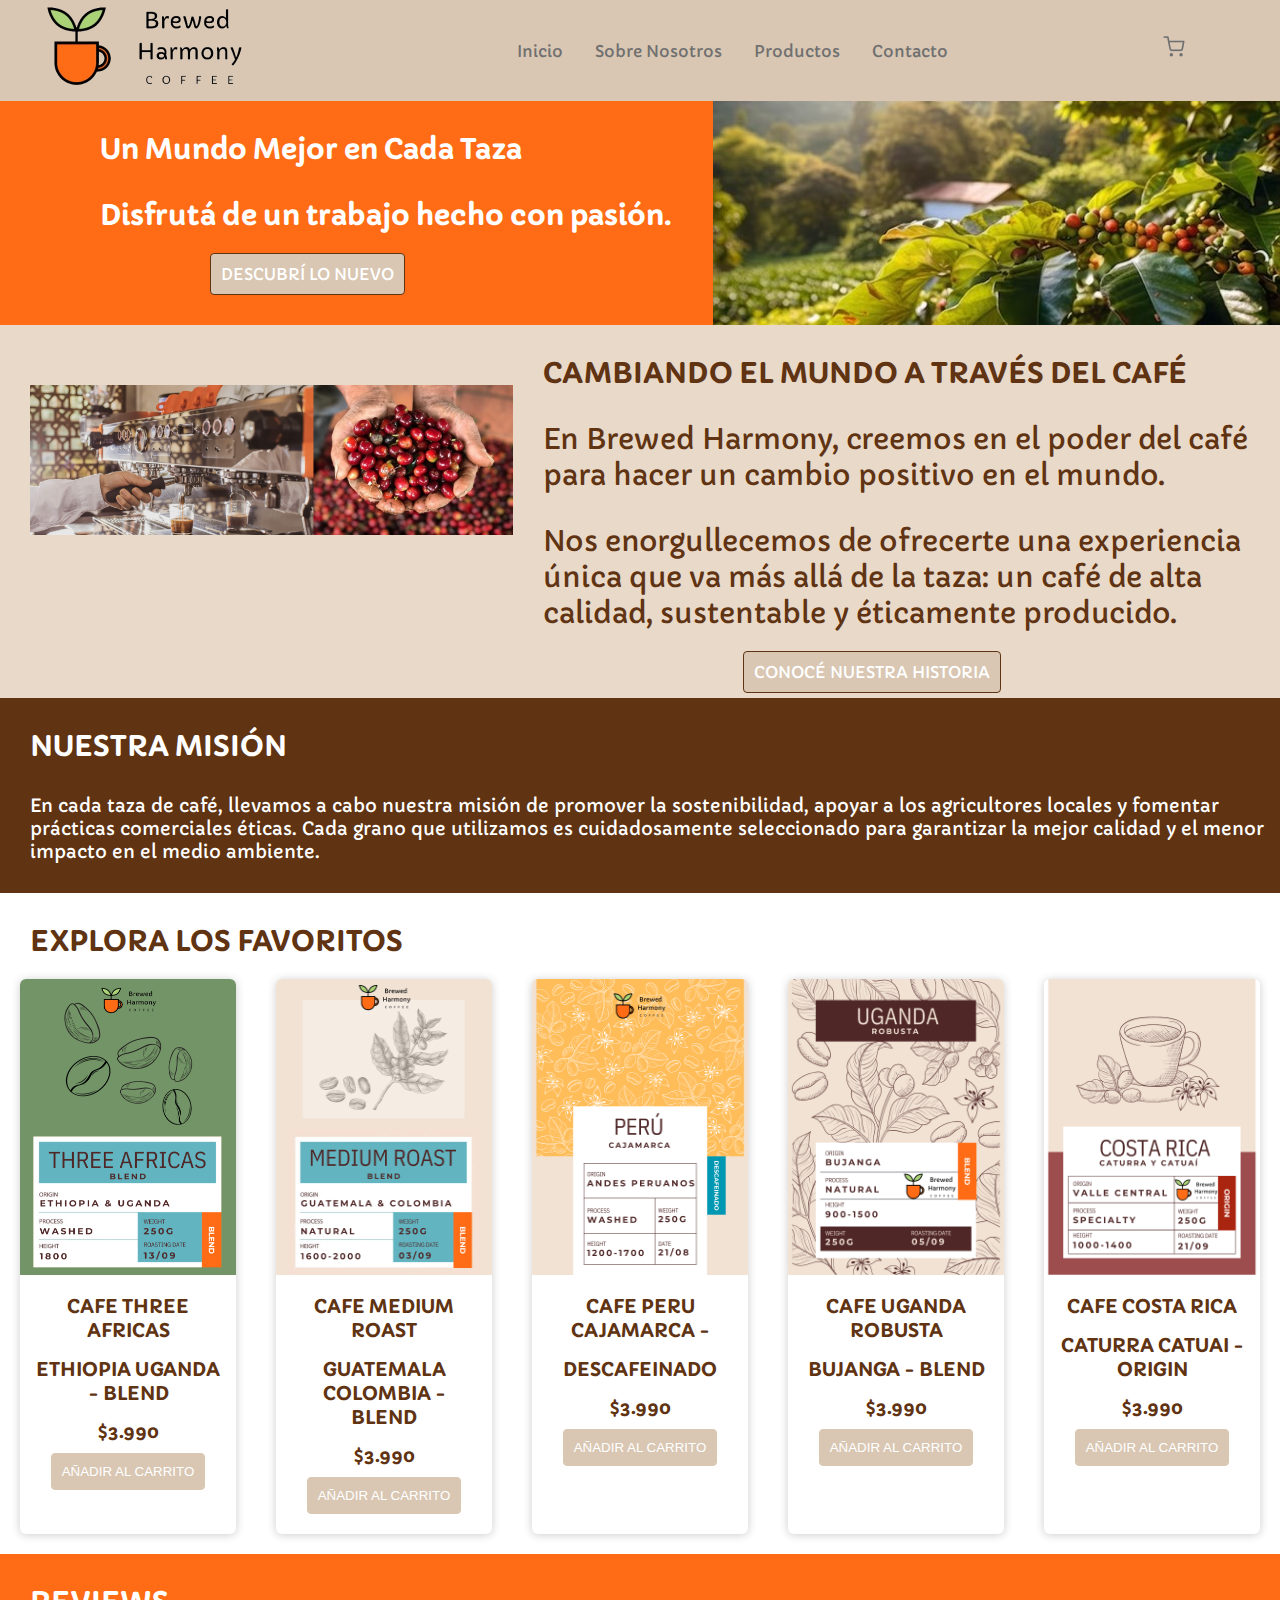
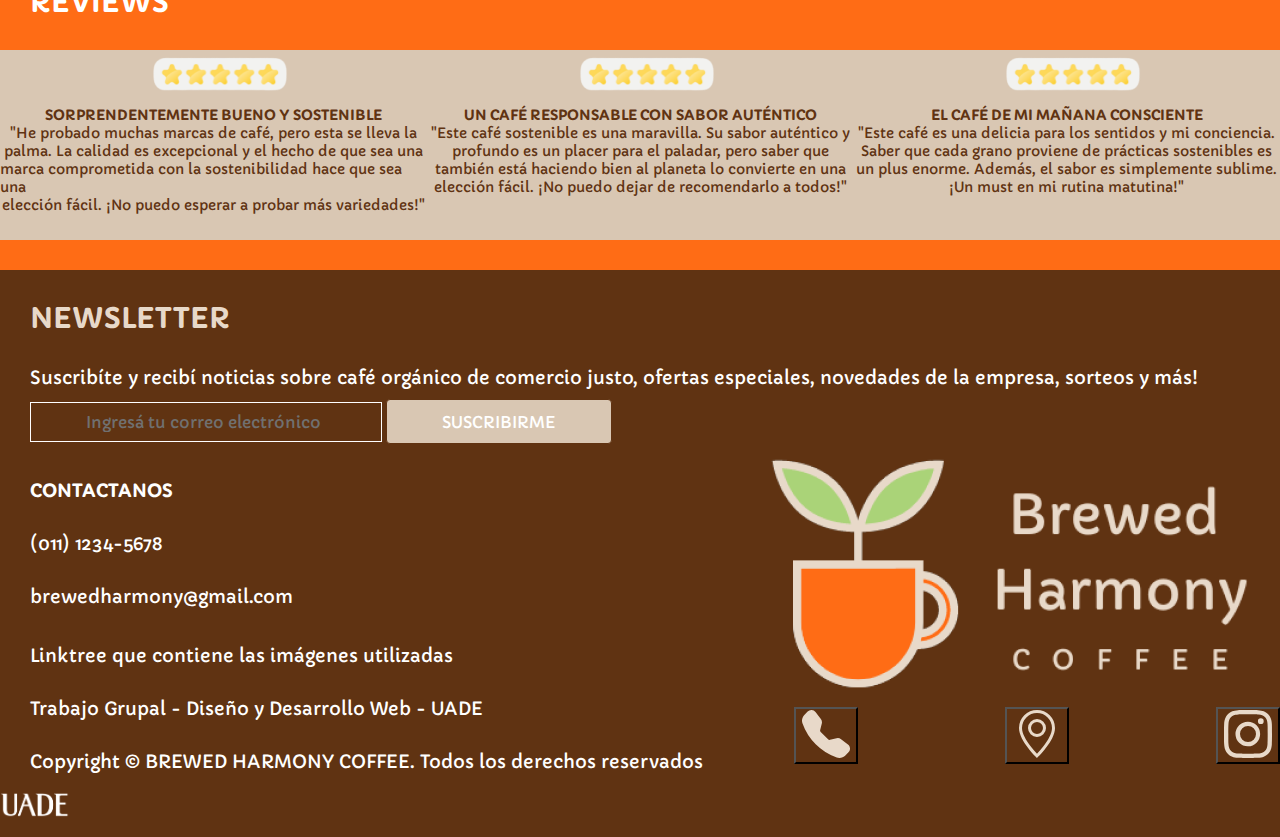
==== index.html @ 4dd9bd0e "Cambiando funcionalidad de los botones del footer" ====
<!DOCTYPE html>
<html lang="en">

<head>
    <meta charset="UTF-8">
    <meta name="viewport" content="width=device-width, initial-scale=1.0">
    <title>Brewed Harmony Coffee</title>
    <script src="https://cdn.jsdelivr.net/npm/@popperjs/core@2.11.8/dist/umd/popper.min.js"
        integrity="sha384-I7E8VVD/ismYTF4hNIPjVp/Zjvgyol6VFvRkX/vR+Vc4jQkC+hVqc2pM8ODewa9r"
        crossorigin="anonymous"></script>
    <script src="https://cdn.jsdelivr.net/npm/bootstrap@5.3.2/dist/js/bootstrap.min.js"
        integrity="sha384-BBtl+eGJRgqQAUMxJ7pMwbEyER4l1g+O15P+16Ep7Q9Q+zqX6gSbd85u4mG4QzX+"
        crossorigin="anonymous"></script>
    <link rel="stylesheet" href="./css/style.css">
    <link rel="preconnect" href="https://fonts.googleapis.com">
    <link rel="preconnect" href="https://fonts.gstatic.com" crossorigin>
    <link href="https://fonts.googleapis.com/css2?family=Abril+Fatface&family=Alata&family=Capriola&display=swap"
        rel="stylesheet">
</head>

<body>
    <header class="header">
        <a href="index.html"><img src="./img/logoproyecto.png" alt="Logo del proyecto" id="logoProyecto"></a>

        <ul>
            <li><a href="index.html"> Inicio </a></li>
            <li><a href="./html/nosotros.html"> Sobre Nosotros </a></li>
            <li><a href="./html/productos.html"> Productos </a></li>
            <li><a href="./html/contacto.html"> Contacto </a></li>
        </ul>

        <a href="./html/carrito.html"><img src="./img/carrito.png" alt="Logo carrito" id="logoCarrito"></a>
    </header>

    <div id="imagenInicio1">
        <div>
            <h4 id="tituloImagen1"> Un Mundo Mejor en Cada Taza </h4>
            <h3 id="tituloImagen1"> Disfrutá de un trabajo hecho con pasión. </h3>
            <button class="botonImagen2"> DESCUBRÍ LO NUEVO </button>
        </div>

        <div id="bannerInicio">

        </div>
    </div>

    <div id="inicio2">
        <div id="imagenInicio2">

        </div>

        <div id="imagenInicioV2">

        </div>

        <div id="imagen2">
            <h3 id="tituloImagen2"> CAMBIANDO EL MUNDO A TRAVÉS DEL CAFÉ </h3>
            <p class="textoImagen2"> En Brewed Harmony, creemos en el poder del café para hacer un cambio positivo en el
                mundo. </p>
            <p class="textoImagen2"> Nos enorgullecemos de ofrecerte una experiencia única que va más allá de la taza:
                un café de alta calidad, sustentable y éticamente producido. </p>
            <button class="botonImagen2">CONOCÉ NUESTRA HISTORIA</button>
        </div>
    </div>

    <div id="mision">
        <h2 class="titulos"> NUESTRA MISIÓN </h2>

        <p class="textos"> En cada taza de café, llevamos a cabo nuestra misión de promover la sostenibilidad, apoyar a
            los
            agricultores locales y fomentar prácticas comerciales éticas. Cada grano que utilizamos es cuidadosamente
            seleccionado para garantizar la mejor calidad y el menor impacto en el medio ambiente. </p>
    </div>

    <div class="favoritos">
        <h2 class="titulos"> EXPLORA LOS FAVORITOS <br></h2>

        <div class="tarjetas">
            <div class="card">
                <figure>
                    <img src="./img/threeAfricas.png">
                </figure>
                <div class="contenido-card" id="card-three-africas2">
                    <h3> CAFE THREE AFRICAS </h3>
                    <h3> ETHIOPIA UGANDA - BLEND </h3>
                    <h4 class="precio"> $3.990 </h4>
                    <button onclick="cargarItem('card-three-africas2')" class="botonesProductos"> AÑADIR AL CARRITO
                    </button>
                </div>
            </div>

            <div class="card">
                <figure>
                    <img src="./img/mediumRoast.png">
                </figure>
                <div class="contenido-card" id="card-medium-roast2">
                    <h3> CAFE MEDIUM ROAST </h3>
                    <h3> GUATEMALA COLOMBIA - BLEND </h3>
                    <h4 class="precio"> $3.990 </h4>
                    <button onclick="cargarItem('card-medium-roast2')" class="botonesProductos"> AÑADIR AL CARRITO
                    </button>
                </div>
            </div>

            <div class="card">
                <figure>
                    <img src="./img/peru.png">
                </figure>
                <div class="contenido-card" id="card-peru-cajamarca2">
                    <h3> CAFE PERU CAJAMARCA -</h3>
                    <h3> DESCAFEINADO </h3>
                    <h4 class="precio"> $3.990 </h4>
                    <button onclick="cargarItem('card-peru-cajamarca2')" class="botonesProductos"> AÑADIR AL CARRITO
                    </button>
                </div>
            </div>

            <div class="card">
                <figure>
                    <img src="./img/bujanga.png">
                </figure>
                <div class="contenido-card" id="card-uganda-robusta2">
                    <h3> CAFE UGANDA ROBUSTA </h3>
                    <h3> BUJANGA - BLEND </h3>
                    <h4 class="precio"> $3.990 </h4>
                    <button onclick="cargarItem('card-uganda-robusta2')" class="botonesProductos"> AÑADIR AL CARRITO
                    </button>
                </div>
            </div>

            <div class="card">
                <figure>
                    <img src="./img/costaRica.png">
                </figure>
                <div class="contenido-card" id="card-costa-rica2">
                    <h3> CAFE COSTA RICA </h3>
                    <h3> CATURRA CATUAI - ORIGIN </h3>
                    <h4 class="precio"> $3.990 </h4>
                    <button onclick="cargarItem('card-costa-rica2')" class="botonesProductos"> AÑADIR AL CARRITO
                    </button>
                </div>
            </div>
        </div>
    </div>

    <div id="reviews">
        <h2 class="titulos"> REVIEWS </h2>

        <div id="cajaReviews">
            <div class="reviews">
                <img src="img/estrellas.png" alt="Estrellas para puntuar">
                <h4 class="tituloReview"> SORPRENDENTEMENTE BUENO Y SOSTENIBLE </h4>
                <p class="textoReview"> "He probado muchas marcas de café, pero esta se lleva la </p>
                <p class="textoReview"> palma. La calidad es excepcional y el hecho de que sea una </p>
                <p class="textoReview"> marca comprometida con la sostenibilidad hace que sea una </p>
                <p class="textoReview"> elección fácil. ¡No puedo esperar a probar más variedades!" </p>
            </div>

            <div class="reviews">
                <img src="img/estrellas.png" alt="Estrellas para puntuar">

                <h4 class="tituloReview"> UN CAFÉ RESPONSABLE CON SABOR AUTÉNTICO </h4>
                <p class="textoReview"> "Este café sostenible es una maravilla. Su sabor auténtico y </p>
                <p class="textoReview"> profundo es un placer para el paladar, pero saber que </p>
                <p class="textoReview"> también está haciendo bien al planeta lo convierte en una </p>
                <p class="textoReview"> elección fácil. ¡No puedo dejar de recomendarlo a todos!" </p>
            </div>

            <div class="reviews">
                <img src="img/estrellas.png" alt="Estrellas para puntuar">

                <h4 class="tituloReview"> EL CAFÉ DE MI MAÑANA CONSCIENTE </h4>
                <p class="textoReview"> "Este café es una delicia para los sentidos y mi conciencia. </p>
                <p class="textoReview"> Saber que cada grano proviene de prácticas sostenibles es </p>
                <p class="textoReview"> un plus enorme. Además, el sabor es simplemente sublime. </p>
                <p class="textoReview"> ¡Un must en mi rutina matutina!" </p>
            </div>
        </div>
    </div>

    <footer>
        <div id="newsletter"></div>
        <h2 class="titulos"> NEWSLETTER </h2>

        <p class="textos"> Suscribíte y recibí noticias sobre café orgánico de comercio justo, ofertas especiales,
            novedades de la
            empresa, sorteos y más! </p>

        <input type="text" name="mail" id="mail" required placeholder="Ingresá tu correo electrónico"> <button
            class="botonInput">SUSCRIBIRME</button>
        </div>
        <div id="contactanos">
            <div id="contactanos-textos">
                <h4 class="textos"> CONTACTANOS </h4>
                <p class="textos"> (011) 1234-5678 </p>
                <p class="textos"> brewedharmony@gmail.com </p>
                <br><br>
                <li><a href="https://linktr.ee/imagenesutilizadas?utm_source=linktree_profile_share&ltsid=057a7096-d328-442a-91a7-65672f6c275a"
                        target="_blank" class="textos2"> Linktree que contiene las imágenes utilizadas </a></li>
                <p class="textos"> Trabajo Grupal - Diseño y Desarrollo Web - UADE </p>
                <p class="textos"> Copyright © BREWED HARMONY COFFEE. Todos los derechos reservados </p> <br>
                <img src="img/logouade.png" style="width: 10%;" alt="logo UADE"> <br>

            </div>
            <div id="logoFooter">
                <img src="./img/logoProyecto2.png" alt="Logo del proyecto">

                <div id="botonesRedes">
                    <button><a href="https://wa.me/63505881v" target="_blank"><svg xmlns="http://www.w3.org/2000/svg"
                                width="16" height="16" fill="currentColor" class="bi bi-telephone-fill"
                                viewBox="0 0 16 16">
                                <path fill-rule="evenodd"
                                    d="M1.885.511a1.745 1.745 0 0 1 2.61.163L6.29 2.98c.329.423.445.974.315 1.494l-.547 2.19a.678.678 0 0 0 .178.643l2.457 2.457a.678.678 0 0 0 .644.178l2.189-.547a1.745 1.745 0 0 1 1.494.315l2.306 1.794c.829.645.905 1.87.163 2.611l-1.034 1.034c-.74.74-1.846 1.065-2.877.702a18.634 18.634 0 0 1-7.01-4.42 18.634 18.634 0 0 1-4.42-7.009c-.362-1.03-.037-2.137.703-2.877L1.885.511z" />
                            </svg></a></button>


                    <button><a href="https://maps.app.goo.gl/tKSh88hpWxJXdXjb7" target="_blank"><svg
                                xmlns="http://www.w3.org/2000/svg" width="16" height="16" fill="currentColor"
                                class="bi bi-geo-alt" viewBox="0 0 16 16">
                                <path
                                    d="M12.166 8.94c-.524 1.062-1.234 2.12-1.96 3.07A31.493 31.493 0 0 1 8 14.58a31.481 31.481 0 0 1-2.206-2.57c-.726-.95-1.436-2.008-1.96-3.07C3.304 7.867 3 6.862 3 6a5 5 0 0 1 10 0c0 .862-.305 1.867-.834 2.94zM8 16s6-5.686 6-10A6 6 0 0 0 2 6c0 4.314 6 10 6 10z" />
                                <path d="M8 8a2 2 0 1 1 0-4 2 2 0 0 1 0 4zm0 1a3 3 0 1 0 0-6 3 3 0 0 0 0 6z" />
                            </svg></a></button>

                    <button><a href="https://www.instagram.com/brewedharmonycoffee/" target="_blank"><svg
                                xmlns="http://www.w3.org/2000/svg" width="16" height="16" fill="currentColor"
                                class="bi bi-instagram" viewBox="0 0 16 16">
                                <path
                                    d="M8 0C5.829 0 5.556.01 4.703.048 3.85.088 3.269.222 2.76.42a3.917 3.917 0 0 0-1.417.923A3.927 3.927 0 0 0 .42 2.76C.222 3.268.087 3.85.048 4.7.01 5.555 0 5.827 0 8.001c0 2.172.01 2.444.048 3.297.04.852.174 1.433.372 1.942.205.526.478.972.923 1.417.444.445.89.719 1.416.923.51.198 1.09.333 1.942.372C5.555 15.99 5.827 16 8 16s2.444-.01 3.298-.048c.851-.04 1.434-.174 1.943-.372a3.916 3.916 0 0 0 1.416-.923c.445-.445.718-.891.923-1.417.197-.509.332-1.09.372-1.942C15.99 10.445 16 10.173 16 8s-.01-2.445-.048-3.299c-.04-.851-.175-1.433-.372-1.941a3.926 3.926 0 0 0-.923-1.417A3.911 3.911 0 0 0 13.24.42c-.51-.198-1.092-.333-1.943-.372C10.443.01 10.172 0 7.998 0h.003zm-.717 1.442h.718c2.136 0 2.389.007 3.232.046.78.035 1.204.166 1.486.275.373.145.64.319.92.599.28.28.453.546.598.92.11.281.24.705.275 1.485.039.843.047 1.096.047 3.231s-.008 2.389-.047 3.232c-.035.78-.166 1.203-.275 1.485a2.47 2.47 0 0 1-.599.919c-.28.28-.546.453-.92.598-.28.11-.704.24-1.485.276-.843.038-1.096.047-3.232.047s-2.39-.009-3.233-.047c-.78-.036-1.203-.166-1.485-.276a2.478 2.478 0 0 1-.92-.598 2.48 2.48 0 0 1-.6-.92c-.109-.281-.24-.705-.275-1.485-.038-.843-.046-1.096-.046-3.233 0-2.136.008-2.388.046-3.231.036-.78.166-1.204.276-1.486.145-.373.319-.64.599-.92.28-.28.546-.453.92-.598.282-.11.705-.24 1.485-.276.738-.034 1.024-.044 2.515-.045v.002zm4.988 1.328a.96.96 0 1 0 0 1.92.96.96 0 0 0 0-1.92zm-4.27 1.122a4.109 4.109 0 1 0 0 8.217 4.109 4.109 0 0 0 0-8.217zm0 1.441a2.667 2.667 0 1 1 0 5.334 2.667 2.667 0 0 1 0-5.334z" />
                            </svg></a></button>
                </div>
            </div>
        </div>
    </footer>

    <script src="scripts/carrito.js"></script>
</body>

</html>
---- css/style.css ----
* {
    margin: 0;
    box-sizing: border-box;
}

body {
    overflow-x: hidden;
}

#logoProyecto {
    width: 241px;
    height: 97px;
}

#logoProyecto2 {
    width: 241px;
    height: 97px;
    margin-left: 60%;
}

#logoHistoria {
    width: 241px;
    height: 97px;
    margin-left: 80%;
}

#tituloMetas {
    color: #603312;
    font-family: 'Capriola', sans-serif;
    font-size: 28px;
    padding-top: 30px;
    padding-left: 30px;
}

#tituloProductos {
    color: #603312;
    font-family: 'Capriola', sans-serif;
    font-size: 28px;
    padding-top: 30px;
    padding-left: 30px;
}

#boxMetas {
    display: flex;
}

#listaMetas {
    color: #603312;
    font-family: 'Capriola', sans-serif;
    font-size: 18px;
    padding-top: 30px;
    margin-left: 15px;
}

#boxMetas img {
    width: 397px;
    height: 194px;
}

#logoCarrito {
    width: 33px;
    height: 67px;
    margin-right: 0px;
}

#bannerContacto {
    height: 345px;
    background-image: url(../img/bannerContacto.png);
    background-repeat: no-repeat;
    background-size: 100% 100%;
    color: #FFF;
}

#bannerContacto h2 {
    color: #FFF;
    padding-left: 50px;
    padding-top: 200px;
    font-family: Capriola;
    font-size: 40px;
    font-style: normal;
    font-weight: 400;
}

#cafeSostenible {
    background-color: #D9C7B3;
}

#cafeSostenible h2 {
    color: #603312;
    font-family: Capriola;
    padding-left: 30px;
    padding-top: 30px;
    font-size: 32px;
    font-style: normal;
    font-weight: 400;
    line-height: normal;
}

#textoCafeSostenible {
    color: #603312;
    font-family: Capriola;
    padding-left: 30px;
    padding-top: 30px;
    padding-bottom: 30px;
    font-size: 24px;
    font-style: normal;
    font-weight: 400;
    line-height: normal;
}

#formulario {
    display: flex;
    flex-direction: column;
    justify-content: center;
    align-items: center;
    padding-top: 30px;
}

#formulario div p {
    border: 1px solid #FF6C15;
    border-radius: 4px;
    width: 830px;
    height: 40px;
    display: flex;
    align-items: center;
    justify-content: center;
    background-color: #FF6C15;
    color: #FFF;
    font-family: Capriola;
    font-size: 20px;
    font-weight: 400;
}

#entradas input {
    display: flex;
    flex-direction: column;
    width: 830px;
    height: 40px;
    border-radius: 4px;
    border: 1px solid #FF6C15;
    background: rgba(232, 217, 201, 0.20);
    margin-top: 20px;
    font-family: Capriola;
    font-size: 20px;
    font-weight: 400;
}

#entradas button {
    display: flex;
    justify-content: center;
    align-items: center;
    margin-left: 330px;
    width: 166px;
    height: 40px;
    border-radius: 4px;
    border: 1px solid #FF6C15;
    background: #FF6C15;
    font-family: Capriola;
    font-size: 20px;
    color: #FFF;
    font-weight: 400;
    margin-top: 30px;
}

#infoContacto {
    background-color: #D9C7B3;
    margin-top: 30px;
    padding-bottom: 30px;
}

.parrafosContacto {
    padding-left: 30px;
    padding-top: 30px;
    color: #603312;
    font-family: Capriola;
    font-size: 24px;
    font-weight: 400;
}

#tuOpinion {
    width: 921px;
    border-radius: 10px;
    background: #FF6C15;
    color: #FFF;
    text-align: center;
    padding-top: 10px;
    padding-bottom: 10px;
    margin-left: 250px;
    margin-top: 30px;
    font-family: Capriola;
    font-size: 18px;
    font-weight: 400;
}

#nuestraHistoria {
    background-color: #E8D9C9;
}

#imagenHistoria {
    width: 390px;
    height: 312px;
    padding-left: 30px;
    padding-top: 30px;
}

#imagenHistoria img {
    width: 390px;
    height: 312px;
}

#contenedorHistoria {
    display: flex;
}

#tituloHistoria {
    color: #603312;
    font-family: 'Capriola', sans-serif;
    font-size: 28px;
    padding-top: 30px;
    padding-left: 30px;
}

#nuestraHistoria h4 {
    color: #603312;
    font-family: 'Capriola', sans-serif;
    font-size: 18px;
    padding-top: 30px;
    padding-left: 60px;
}

#cafeIdeal {
    background-color: #FF6C15;
}

#cafeIdeal button {
    display: inline-block;
    padding: 10px;
    margin-top: 10px;
    text-decoration: none;
    color: #fff;
    background-color: #D9C7B3;
    border: 1px solid #D9C7B3;
    border-radius: 4px;
    transition: all 400ms ease;
    margin-bottom: 15px;
    margin-left: 40%;
    width: 226px;
    height: 45px;
    font-family: Capriola;
    font-size: 16px;
}

#cafeIdeal h4 {
    color: #fff;
    font-family: 'Capriola', sans-serif;
    font-size: 18px;
    padding-top: 30px;
    padding-left: 30px;
    font-weight: 400;
}

#prepararCafe {
    background-color: #707070;
    padding-bottom: 30px;
}

#prepararCafe h2 {
    color: #fff;
    font-family: 'Capriola', sans-serif;
    font-size: 28px;
    padding-top: 30px;
    padding-left: 30px;
}

#prepararCafe h4 {
    color: #fff;
    font-family: 'Capriola', sans-serif;
    font-size: 18px;
    padding-left: 30px;
    font-weight: 400;
    display: flex;
    justify-content: center;
    align-items: center;
}

#prepararCafe img {
    padding-left: 30px;
    padding-top: 30px;
    padding-bottom: 30px;
    width: 1224px;
    height: 365px;
}

#colecciones {
    background-color: #FF6C15;
    color: white;
    display: flex;
}

#colecciones img {
    width: 60%;
}

#textoColecciones {
    color: #FFF;
    text-align: right;
    padding-left: 50px;
    padding-top: 15px;
    font-family: Capriola;
    font-size: 18px;
    font-style: normal;
    font-weight: 400;
}

#textoColecciones p {
    padding-bottom: 3%;
}

header {
    display: flex;
    align-items: center;
    justify-content: space-between;
    background-color: #D9C7B3;
    padding-left: 2%;
    padding-right: 7%;
}

header ul {
    list-style: none;
    overflow: hidden;
    display: flex;
    flex-direction: row;
}

header ul li a {
    display: block;
    padding: 1rem 1rem;
    font-family: Capriola;
    text-decoration: none;
    color: #707070;
    padding-top: 5px;
    padding-bottom: 5px;
}

ul :hover {
    color: #603312;
}

#imagenInicio1 {
    background-color: #FF6C15;
    display: flex;
    justify-content: space-between;
    width: 100%;
    height: 224px;
}

#bannerInicio {
    background-image: url(../img/imagenInicio1.jpg);
    background-repeat: no-repeat;
    width: 567px;
    height: 224px;
}

#imagenInicio2 {
    background-image: url(../img/imagenInicio2.jpg);
    background-size: 100%;
    background-repeat: no-repeat;
    width: 100%;
    margin-left: 30px;
    margin-top: 60px;
}

#inicio2 {
    background-color: #E8D9C9;
    display: flex;
}

#imagen2 {
    background-color: #E8D9C9;
}

#bannerNosotros {
    background-image: url(../img/bannerNosotros.jpg);
    background-repeat: no-repeat;
    display: flex;
    width: 1441px;
    height: 352px;
    background-size: 1441px 352px;
}

#textoNosotros {
    color: #FFF;
    font-family: Capriola;
    font-size: 30px;
    padding-left: 30px;
    padding-top: 180px;
}

#bannerGranos {
    display: flex;
    background-color: #FF6C15;
    background-image: url(../img/granos.png);
    background-repeat: repeat-x;
    background-size: 1440px 167px;
    width: 1440px;
    height: 167px;
}

#textoGranos {
    color: #FFF;
    display: flex;
    align-items: center;
    justify-content: center;
    flex-direction: column;
    font-family: Capriola;
    font-size: 20px;
    padding-left: 300px;
    padding-top: 30px;
    padding-bottom: 30px;
}

#segundoBanner {
    margin-left: 28%;
}

.card {
    width: 20%;
    margin: 20px;
    border-radius: 6px;
    overflow: hidden;
    background: #fff;
    box-shadow: 0px 1px 10px rgba(0, 0, 0, 0.2);
    transition: all 400ms ease-out;
    cursor: default;
}

.card:hover {
    box-shadow: 5px 5px 20px rgba(0, 0, 0, 0.4);
    transform: translateY(-3%);
}

.card img {
    width: 100%;
    height: 210px;
}

.card .contenido-card {
    padding: 15px;
    text-align: center;
}

.card .contenido-card h3 {
    margin-bottom: 15px;
    color: #603312;
    font-family: Capriola;
}

.card .contenido-card h4 {
    color: #603312;
    font-family: Capriola;
    font-size: 18px;
}

.card .contenido-card p {
    line-height: 1.8;
    color: #242424;
    font-size: 14px;
    margin-bottom: 5px;
}

.card .contenido-card a {
    display: inline-block;
    padding: 10px;
    margin-top: 10px;
    text-decoration: none;
    color: #fff;
    background-color: #D9C7B3;
    border: 1px solid #D9C7B3;
    border-radius: 4px;
    transition: all 400ms ease;
    margin-bottom: 5px;
}

.card .contenido-card a:hover {
    background: #D9C7B3;
    color: #FF6C15;
}

.tarjetas {
    display: flex;
    justify-content: center;
}

.card .contenido-card img {
    width: 43px;
    height: 48px;
}

.card figure img {
    height: 296px;
}

.botonesProductos {
    display: inline-block;
    padding: 10px;
    margin-top: 10px;
    text-decoration: none;
    color: #fff;
    background-color: #D9C7B3;
    border: 1px solid #D9C7B3;
    border-radius: 4px;
    transition: all 400ms ease;
    margin-bottom: 5px;
}

button:active {
    transform: translateY(4px);

}

.botonesProductos:hover {
    color: #FF6C15;
}

.titulos {
    font-family: 'Capriola', sans-serif;
    font-size: 28px;
    padding-top: 30px;
    padding-left: 30px;
}

#tituloImagen2 {
    color: #603312;
    font-family: 'Capriola', sans-serif;
    font-size: 28px;
    padding-top: 30px;
    padding-left: 30px;
}

#tituloImagen1 {
    color: #fff;
    font-family: 'Capriola', sans-serif;
    font-size: 28px;
    padding-top: 30px;
    padding-left: 30px;
    margin-left: 10%;
    width: 700px;
}

.textoImagen2 {
    color: #603312;
    font-family: 'Capriola', sans-serif;
    font-size: 28px;
    padding-top: 30px;
    padding-left: 30px;
}

.botonImagen2 {
    display: inline-block;
    padding: 10px;
    margin-top: 20px;
    text-decoration: none;
    color: #fff;
    background-color: #D9C7B3;
    border: 1px solid #603312;
    border-radius: 4px;
    transition: all 400ms ease;
    margin-bottom: 5px;
    font-family: Capriola;
    font-size: 16px;
    margin-left: 30%;
}

.botonInput {
    display: inline-block;
    padding: 10px;
    margin-top: 10px;
    text-decoration: none;
    color: #fff;
    background-color: #D9C7B3;
    border: 1px solid #603312;
    border-radius: 4px;
    transition: all 400ms ease;
    margin-bottom: 5px;
    width: 226px;
    height: 45px;
    font-family: Capriola;
    font-size: 16px;
}

#mail {
    background-color: #603312;
    color: #fff;
    border: 1px solid #fff;
    margin-left: 30px;
    width: 352px;
    height: 40px;
    text-align: center;
    font-family: Capriola;
    font-size: 16px;
}

::placeholder {
    color: #707070;
    margin-left: 5px;
}

#imagen2 h3 p {
    color: #603312;
    font-family: 'Capriola', sans-serif;
    font-size: 15px;
    padding-top: 30px;
    padding-left: 30px;
}

.textos {
    font-family: 'Capriola', sans-serif;
    font-size: 18px;
    padding-top: 30px;
    padding-left: 30px;
}

.textos2 {
    color: #FFF;
    font-family: 'Capriola', sans-serif;
    font-size: 18px;
    padding-top: 30px;
    padding-left: 30px;
    text-decoration: none;
    list-style-type: none;
}

#contactanos-textos li {
    list-style: none;
}

#cajaReviews {
    display: flex;
    justify-content: space-around;
    padding-top: 30px;
    padding-bottom: 30px;
}

#cajaReviews img {
    width: 144px;
    height: 41px;
    margin-left: 150px;
}

.reviews {
    width: 441px;
    height: 190px;
    background-color: #D9C7B3;
    display: flex;
    flex-direction: column;
}

.tituloReview {
    display: flex;
    align-items: center;
    justify-content: center;
    color: #603312;
    font-family: 'Capriola', sans-serif;
    font-size: 14px;
    padding-top: 15px;
}

.textoReview {
    display: flex;
    align-items: center;
    justify-content: center;
    color: #603312;
    font-family: 'Capriola', sans-serif;
    font-size: 14px;
}

#mision {
    background-color: #603312;
    color: white;
    padding-bottom: 30px;
}

.favoritos {
    color: #603312;
}

#reviews {
    background-color: #FF6C15;
    color: white;
}

footer {
    background-color: #603312;
    color: white;
}

footer h2 {
    color: #E8D9C9;
}

footer #contactanos {
    display: flex;
    flex-direction: row;
    justify-content: space-between;
}

footer #contactanos-textos {
    display: flex;
    flex-direction: column;
}

#botonesRedes {
    margin-left: 50px;
    display: flex;
    flex-direction: row;
    justify-content: space-between;
}

#botonesRedes svg {
    width: 48px;
    height: 48px;
    color: #E8D9C9;
}

#botonesRedes button {
    background-color: #603312;
}

table {
    font-family: 'Capriola', sans-serif;
}

#productos-carrito {
    margin-top: 70px;
    display: flex;
    flex-direction: column;
    justify-content: center;
    margin-bottom: 50px;

}

#productos-carrito #tabla-productos {
    margin-left: 20%;
    margin-right: 20%;
    text-align: center;
}

#productos-carrito #boton-comprar {
    max-width: fit-content;
    align-self: center;
}

#productos-carrito #tabla-precio-total {
    margin: 70px 20% 20px;
    max-width: fit-content;
    align-self: center;
    text-align: center;
}

/* MEDIAQUERIES MOBILE*/

@media (max-width: 768px) {
    header {
        display: flex;
        flex-direction: column;
    }

    header ul {
        display: flex;
        flex-direction: column;
    }

    #imagenInicio1 {
        width: 100%;
        height: 224px;
    }

    #tituloImagen1 {
        margin-left: 1px;
        font-size: 14px;
    }

    .botonImagen2 {
        margin-left: 4%;
    }

    #imagenInicio2 {
        display: none;
    }

    #imagenInicioV2 {
        background-image: url(../img/imagenInicioV2.jpg);
        background-size: 100%;
        width: 100%;
        height: 100%;
    }

    .tarjetas {
        display: flex;
        flex-direction: column;
    }

    .tarjetas .card {
        width: 85%;
    }

    #reviews {
        display: flex;
        flex-direction: column;
    }

    #cajaReviews {
        flex-direction: column;
        padding-bottom: 0px;
    }

    #cajaReviews .reviews {
        width: 320px;
    }

    #cajaReviews .reviews img {
        margin-left: 100px;
    }

    .reviews {
        height: 200px;
    }

    .reviews .tituloReview {
        padding-left: 20px;
    }

    .reviews .textoReview {
        padding-left: 10px;
    }

    #mail {
        margin-top: 30px;
        width: 266px;
        height: 24px;
        padding: 10px 10px 10px 10px;
        border-radius: 4px;
    }

    .botonInput {
        margin-left: 50px;
    }

    #bannerNosotros {
        width: 320px;
        height: 320px;
        background-size: 320px 320px;
    }

    #bannerGranos {
        width: 320px;
        height: 200px;
    }

    #bannerGranos #textoGranos {
        display: flex;
        font-size: 14px;
    }

    #textoGranos {
        padding-left: 0px;
    }

    #segundoBanner {
        width: 320px;
        margin-left: 0px;
    }

    #contenedorHistoria {
        display: flex;
        flex-direction: column;
    }

    #nuestraHistoria h4 {
        padding-left: 10px;
    }

    #logoHistoria {
        margin-left: 40px;
    }

    #contenedorHistoria #imagenHistoria img {
        width: 300px;
        height: 300px;
        padding-right: 30px;
    }

    #boxMetas {
        display: flex;
        flex-direction: column;
    }

    #boxMetas img {
        width: 320px;
        height: 194px;
    }

    #cafeIdeal button {
        margin-left: 15%;
    }

    #prepararCafe img {
        width: 318px;
        height: 210px;
        padding-left: 0px;
    }

    #colecciones img {
        width: 320px;
        height: 244px;
    }

    #colecciones {
        display: flex;
        flex-direction: column;
    }

    #colecciones #textoColecciones {
        padding-left: 0px;
        padding-top: 0px;
    }

    #bannerContacto {
        background-size: 320px 320px;
        height: 320px;
    }

    #bannerContacto h2 {
        padding-left: 0px;
    }

    #formulario div p {
        width: 320px;
        height: 40px;
        font-size: 20px;
    }

    #formulario #entradas {
        width: 320px;
    }

    #entradas #nombreContacto {
        width: 320px;
    }

    #entradas #emailContacto {
        width: 320px;
    }

    #entradas #mensajeContacto {
        width: 320px;
    }

    #entradas #enviarContacto {
        margin-left: 80px;
    }

    #infoContacto .parrafosContacto {
        font-size: 14px;
    }

    #infoContacto #tuOpinion {
        margin-left: 0px;
        width: 320px;
    }
}
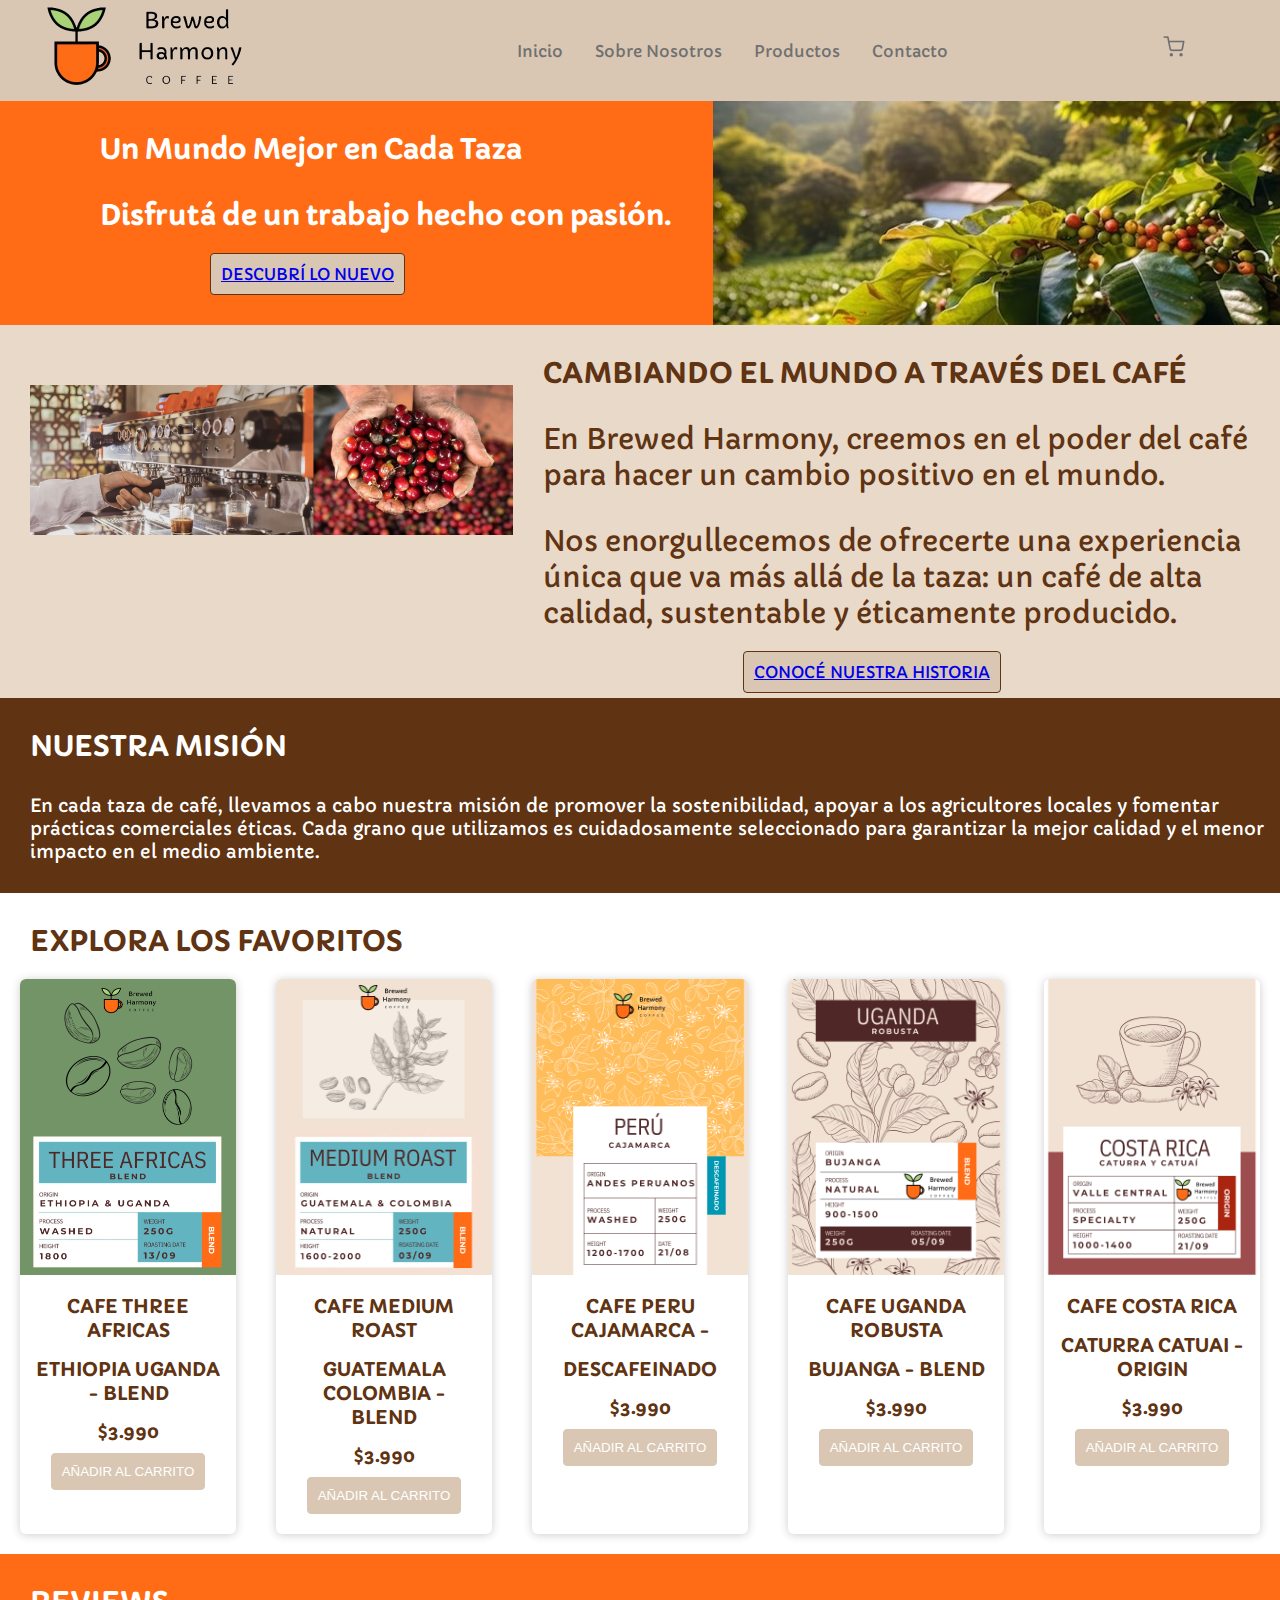
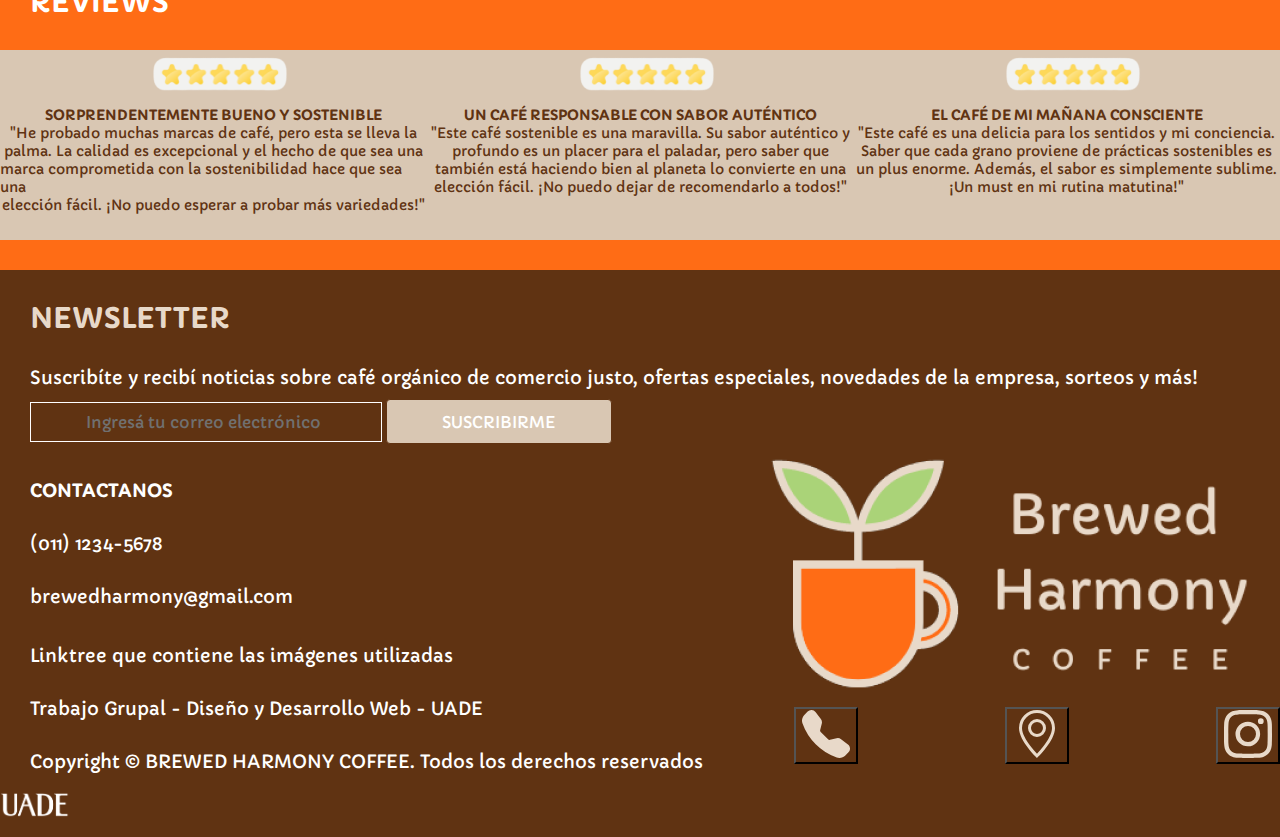
==== commit f46c1c33: "Cambiando funcionalidad de los botones" ====
--- a/index.html
+++ b/index.html
@@ -36,7 +36,8 @@
         <div>
             <h4 id="tituloImagen1"> Un Mundo Mejor en Cada Taza </h4>
             <h3 id="tituloImagen1"> Disfrutá de un trabajo hecho con pasión. </h3>
-            <button class="botonImagen2"> DESCUBRÍ LO NUEVO </button>
+            <button class="botonImagen2"> <a href="html/productos.html" target="_blank"> DESCUBRÍ LO NUEVO </a> </button>
+            
         </div>
 
         <div id="bannerInicio">
@@ -59,7 +60,7 @@
                 mundo. </p>
             <p class="textoImagen2"> Nos enorgullecemos de ofrecerte una experiencia única que va más allá de la taza:
                 un café de alta calidad, sustentable y éticamente producido. </p>
-            <button class="botonImagen2">CONOCÉ NUESTRA HISTORIA</button>
+            <button class="botonImagen2"> <a href="html/nosotros.html" target="_blank"> CONOCÉ NUESTRA HISTORIA </a> </button>
         </div>
     </div>
 
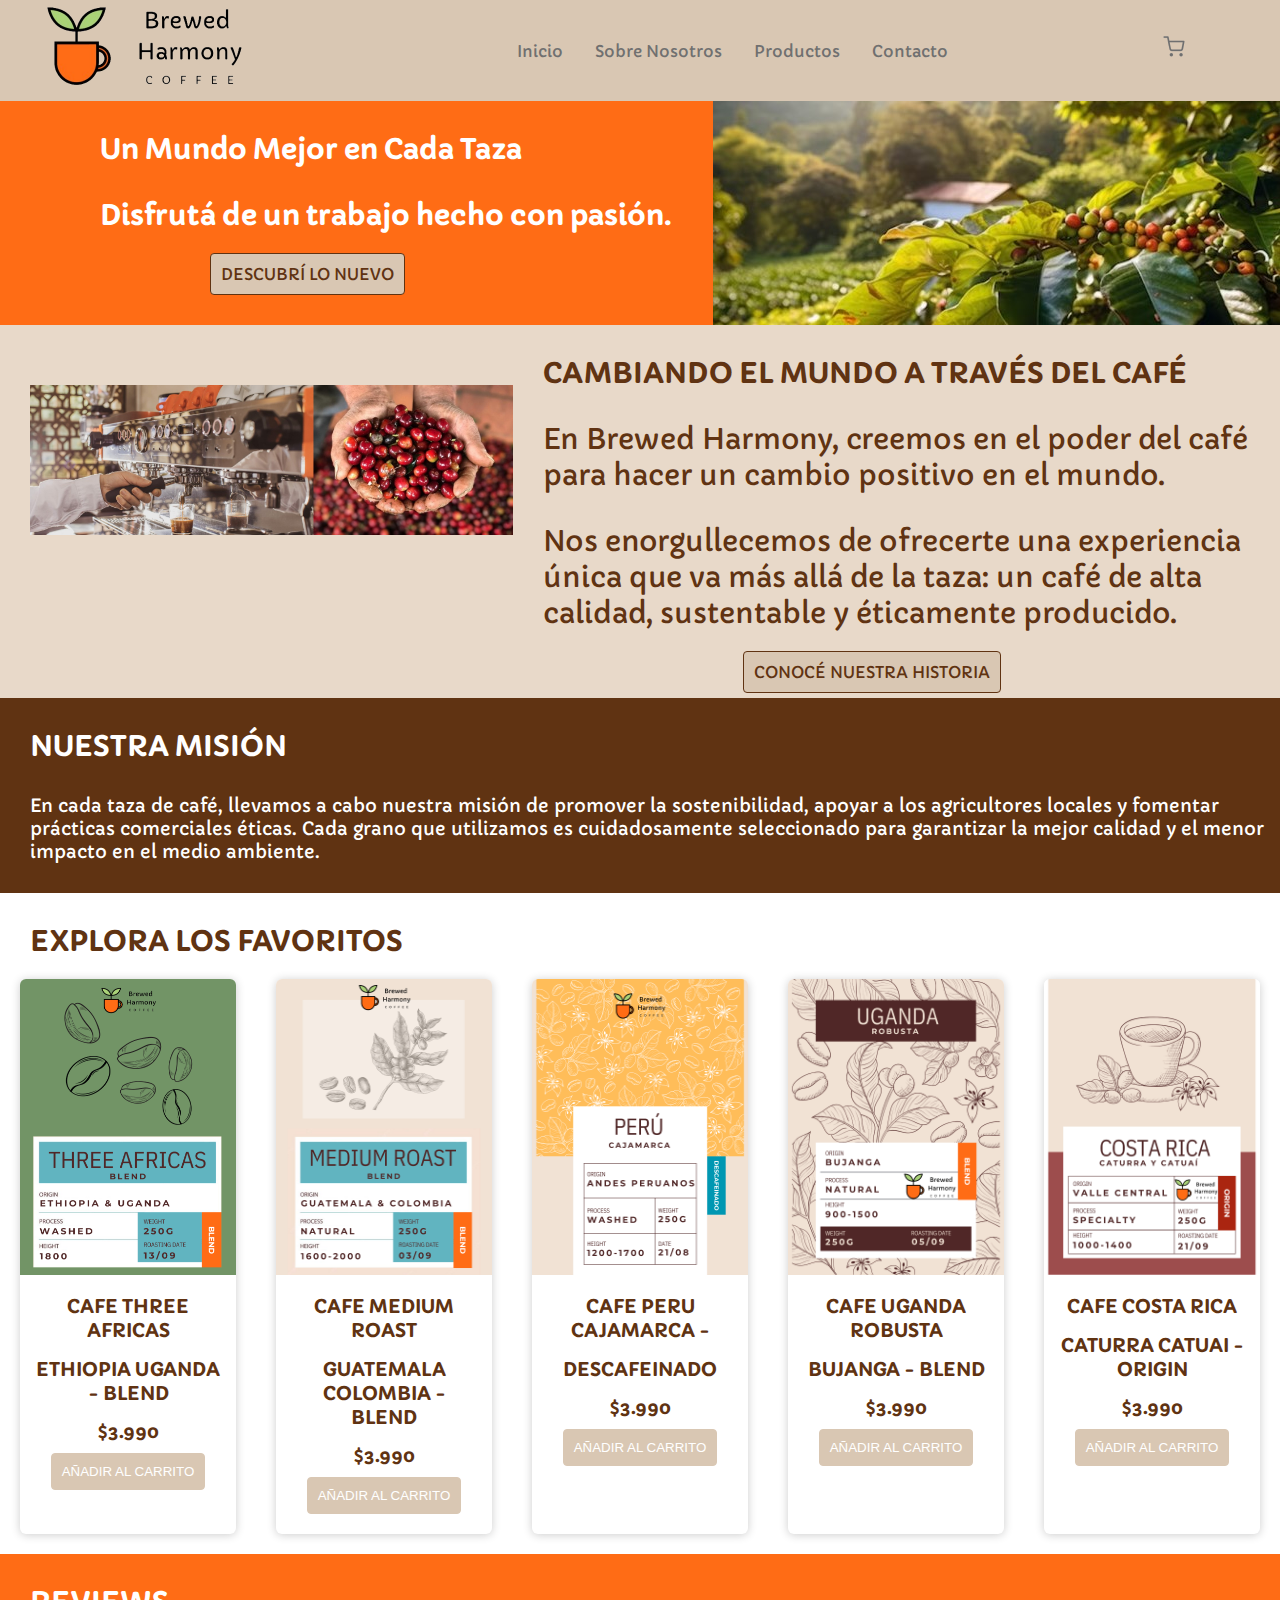
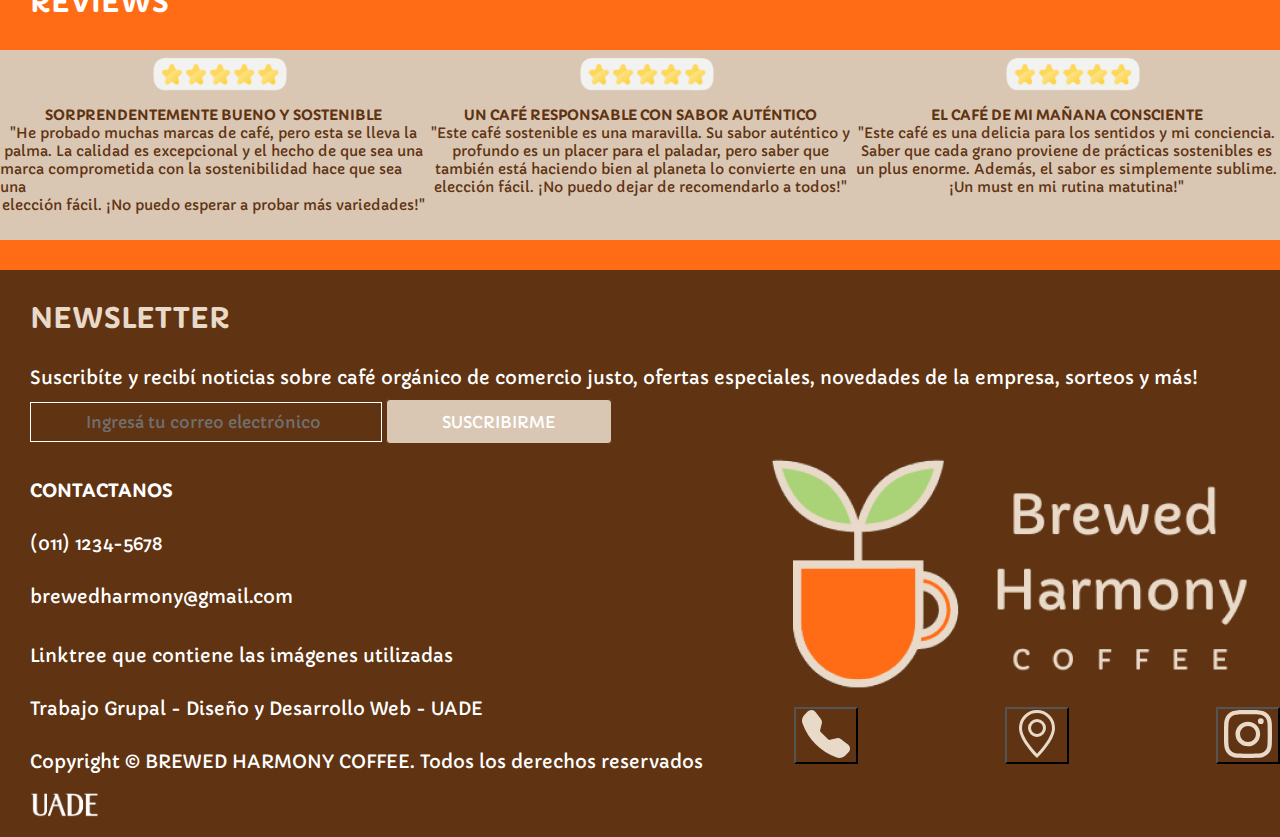
==== commit 7db7d3ad: "Arreglando detalles de diseño" ====
--- a/index.html
+++ b/index.html
@@ -36,7 +36,7 @@
         <div>
             <h4 id="tituloImagen1"> Un Mundo Mejor en Cada Taza </h4>
             <h3 id="tituloImagen1"> Disfrutá de un trabajo hecho con pasión. </h3>
-            <button class="botonImagen2"> <a href="html/productos.html" target="_blank"> DESCUBRÍ LO NUEVO </a> </button>
+            <button class="botonImagen2"> <a href="./html/productos.html"> DESCUBRÍ LO NUEVO </a> </button>
             
         </div>
 
@@ -60,7 +60,7 @@
                 mundo. </p>
             <p class="textoImagen2"> Nos enorgullecemos de ofrecerte una experiencia única que va más allá de la taza:
                 un café de alta calidad, sustentable y éticamente producido. </p>
-            <button class="botonImagen2"> <a href="html/nosotros.html" target="_blank"> CONOCÉ NUESTRA HISTORIA </a> </button>
+            <button class="botonImagen2"> <a href="./html/nosotros.html"> CONOCÉ NUESTRA HISTORIA </a> </button>
         </div>
     </div>
 
@@ -200,7 +200,7 @@
                         target="_blank" class="textos2"> Linktree que contiene las imágenes utilizadas </a></li>
                 <p class="textos"> Trabajo Grupal - Diseño y Desarrollo Web - UADE </p>
                 <p class="textos"> Copyright © BREWED HARMONY COFFEE. Todos los derechos reservados </p> <br>
-                <img src="img/logouade.png" style="width: 10%;" alt="logo UADE"> <br>
+                <img src="img/logouade.png" style="width: 10%;" alt="logo UADE" id="logoUade"> <br>
 
             </div>
             <div id="logoFooter">
--- a/css/style.css
+++ b/css/style.css
@@ -346,6 +346,20 @@
     color: #603312;
 }
 
+#logoUade {
+    margin-left: 30px;
+}
+
+.botonImagen2 a {
+    color: #603312;
+    text-decoration: none;
+    transition: all 400ms ease;
+}
+
+.botonImagen2 a:hover {
+    color: #FFF;
+}
+
 #imagenInicio1 {
     background-color: #FF6C15;
     display: flex;
@@ -588,6 +602,10 @@
     font-size: 16px;
 }
 
+.botonInput:hover {
+    color: #603312;
+}
+
 #mail {
     background-color: #603312;
     color: #fff;
@@ -598,6 +616,7 @@
     text-align: center;
     font-family: Capriola;
     font-size: 16px;
+    transition: all 400ms ease;
 }
 
 ::placeholder {
@@ -768,6 +787,10 @@
     header ul {
         display: flex;
         flex-direction: column;
+    }
+
+    html {
+        overflow-x: hidden;
     }
 
     #imagenInicio1 {
@@ -968,4 +991,8 @@
         margin-left: 0px;
         width: 320px;
     }
-}+
+    #contactanos #logoFooter {
+        display: none;
+    }
+}
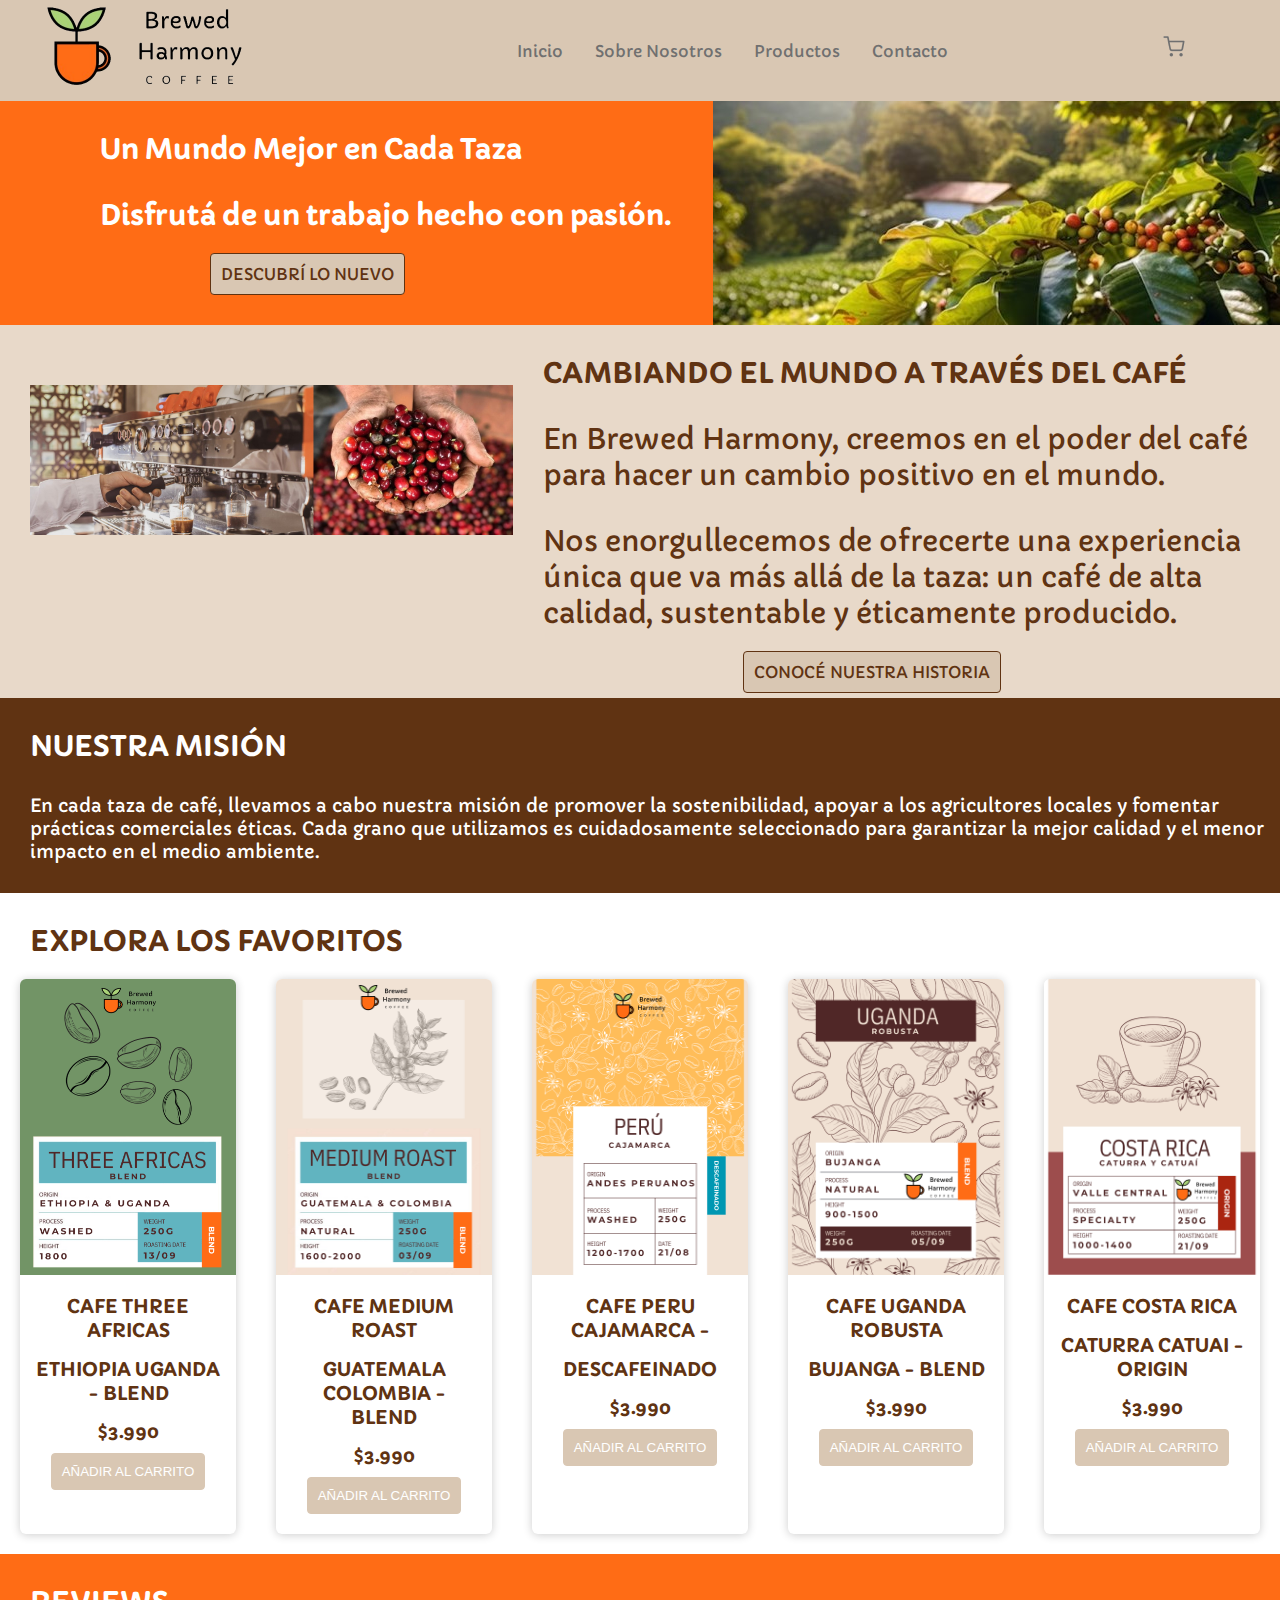
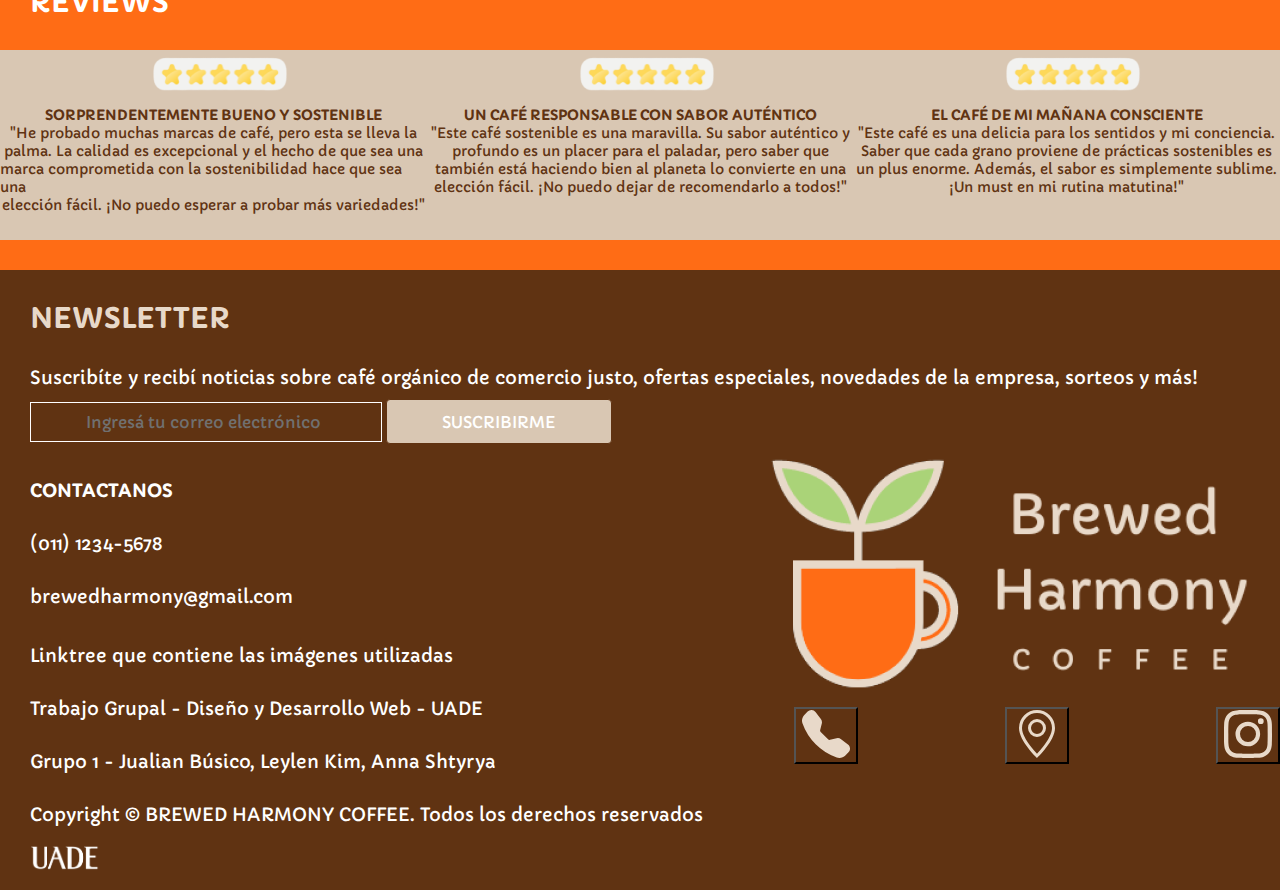
==== commit 86b8ea0e: "Arreglando detalles de diseño" ====
--- a/index.html
+++ b/index.html
@@ -199,6 +199,7 @@
                 <li><a href="https://linktr.ee/imagenesutilizadas?utm_source=linktree_profile_share&ltsid=057a7096-d328-442a-91a7-65672f6c275a"
                         target="_blank" class="textos2"> Linktree que contiene las imágenes utilizadas </a></li>
                 <p class="textos"> Trabajo Grupal - Diseño y Desarrollo Web - UADE </p>
+                <p class="textos"> Grupo 1 - Jualian Búsico, Leylen Kim, Anna Shtyrya </p>
                 <p class="textos"> Copyright © BREWED HARMONY COFFEE. Todos los derechos reservados </p> <br>
                 <img src="img/logouade.png" style="width: 10%;" alt="logo UADE" id="logoUade"> <br>
 
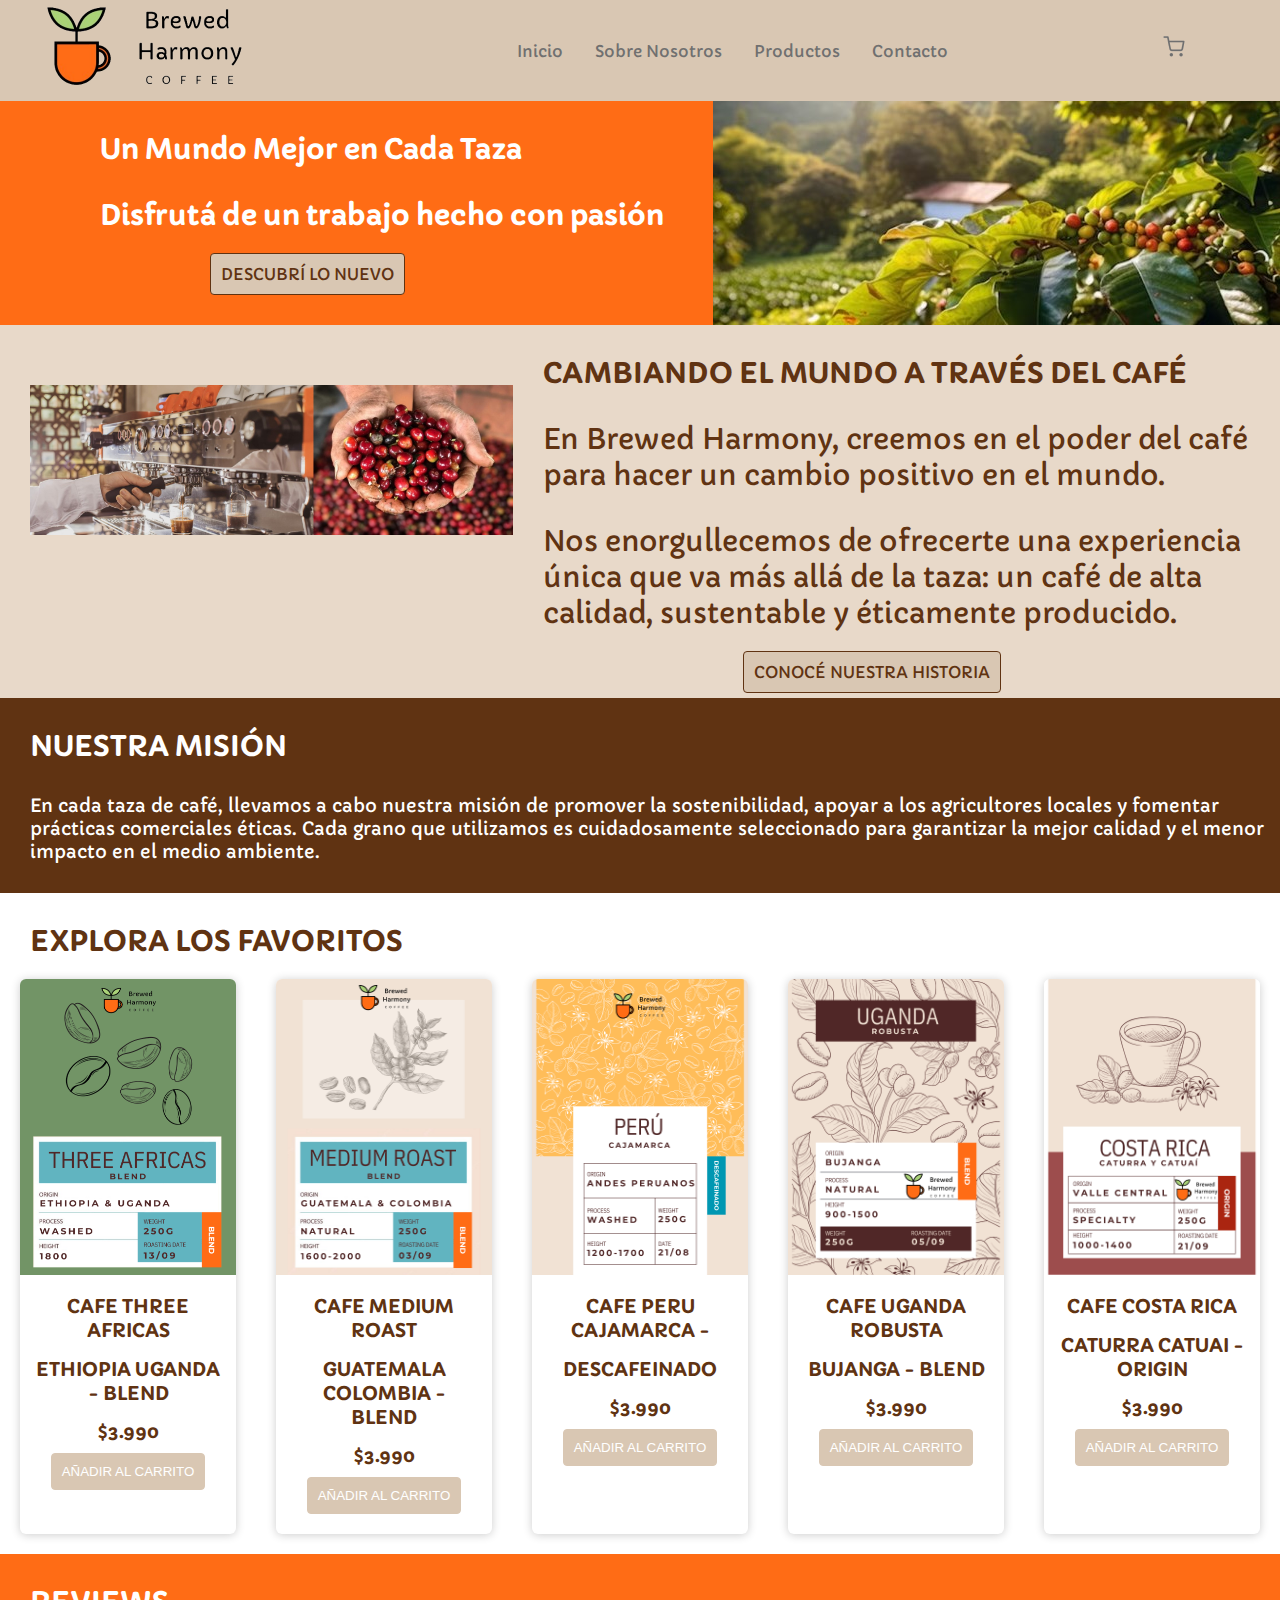
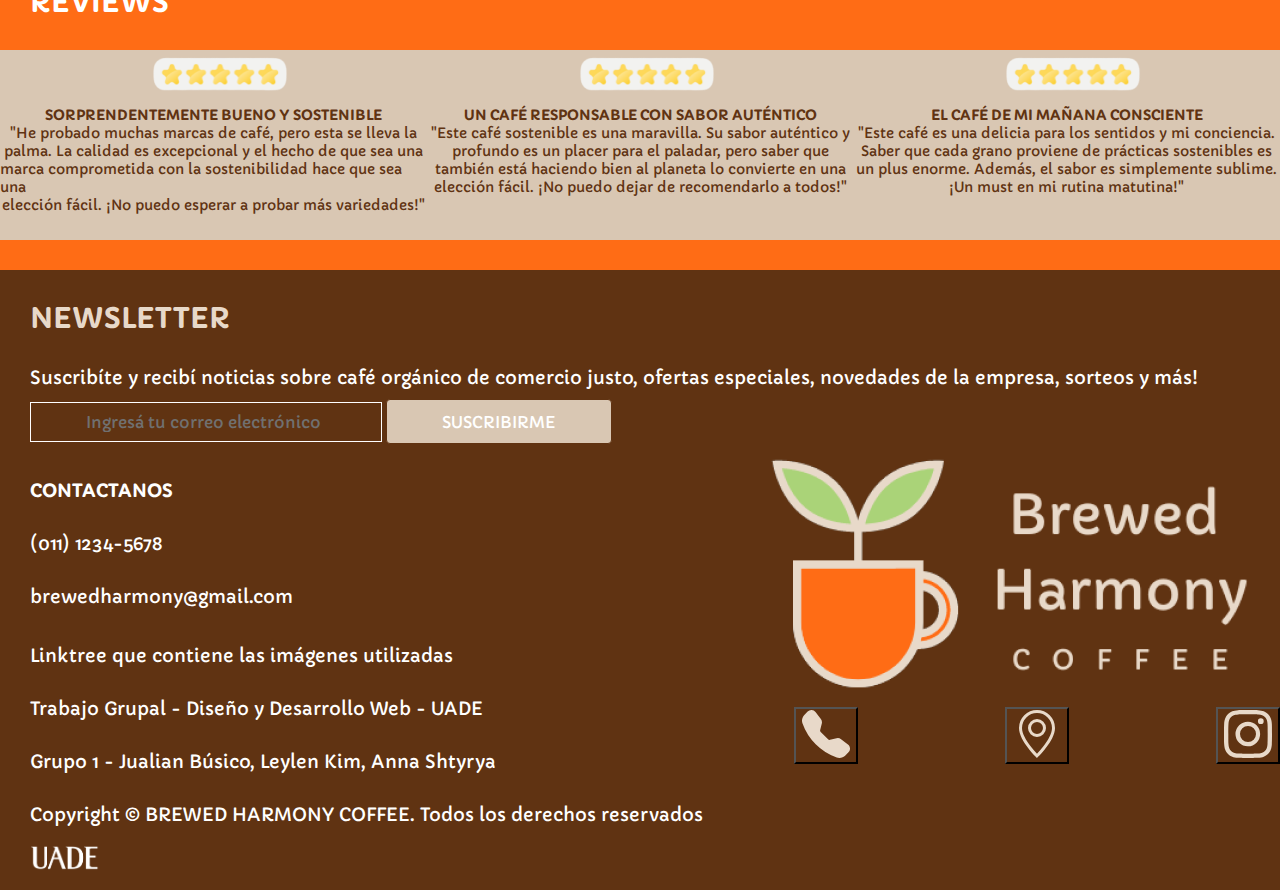
==== commit 536ec46f: "Arreglando detalles de diseño" ====
--- a/index.html
+++ b/index.html
@@ -35,7 +35,7 @@
     <div id="imagenInicio1">
         <div>
             <h4 id="tituloImagen1"> Un Mundo Mejor en Cada Taza </h4>
-            <h3 id="tituloImagen1"> Disfrutá de un trabajo hecho con pasión. </h3>
+            <h3 id="tituloImagen1"> Disfrutá de un trabajo hecho con pasión </h3>
             <button class="botonImagen2"> <a href="./html/productos.html"> DESCUBRÍ LO NUEVO </a> </button>
             
         </div>
--- a/css/style.css
+++ b/css/style.css
@@ -708,6 +708,14 @@
     color: white;
 }
 
+iframe {
+    margin-left: 420px;
+}
+
+#botonVideo {
+    display: none;
+}
+
 footer {
     background-color: #603312;
     color: white;
@@ -791,6 +799,30 @@
 
     html {
         overflow-x: hidden;
+    }
+
+    iframe {
+        display: none;
+    }
+
+    #botonVideo {
+        display: block;
+        padding: 10px;
+        margin-top: 10px;
+        text-decoration: none;
+        color: #fff;
+        background-color: #D9C7B3;
+        border: 1px solid #D9C7B3;
+        border-radius: 4px;
+        transition: all 400ms ease;
+        margin-bottom: 5px;
+        font-family: 'Capriola', sans-serif;
+        margin-left: 120px;
+    }
+
+    #botonVideo a {
+        text-decoration: none;
+        color: #FFF;
     }
 
     #imagenInicio1 {
